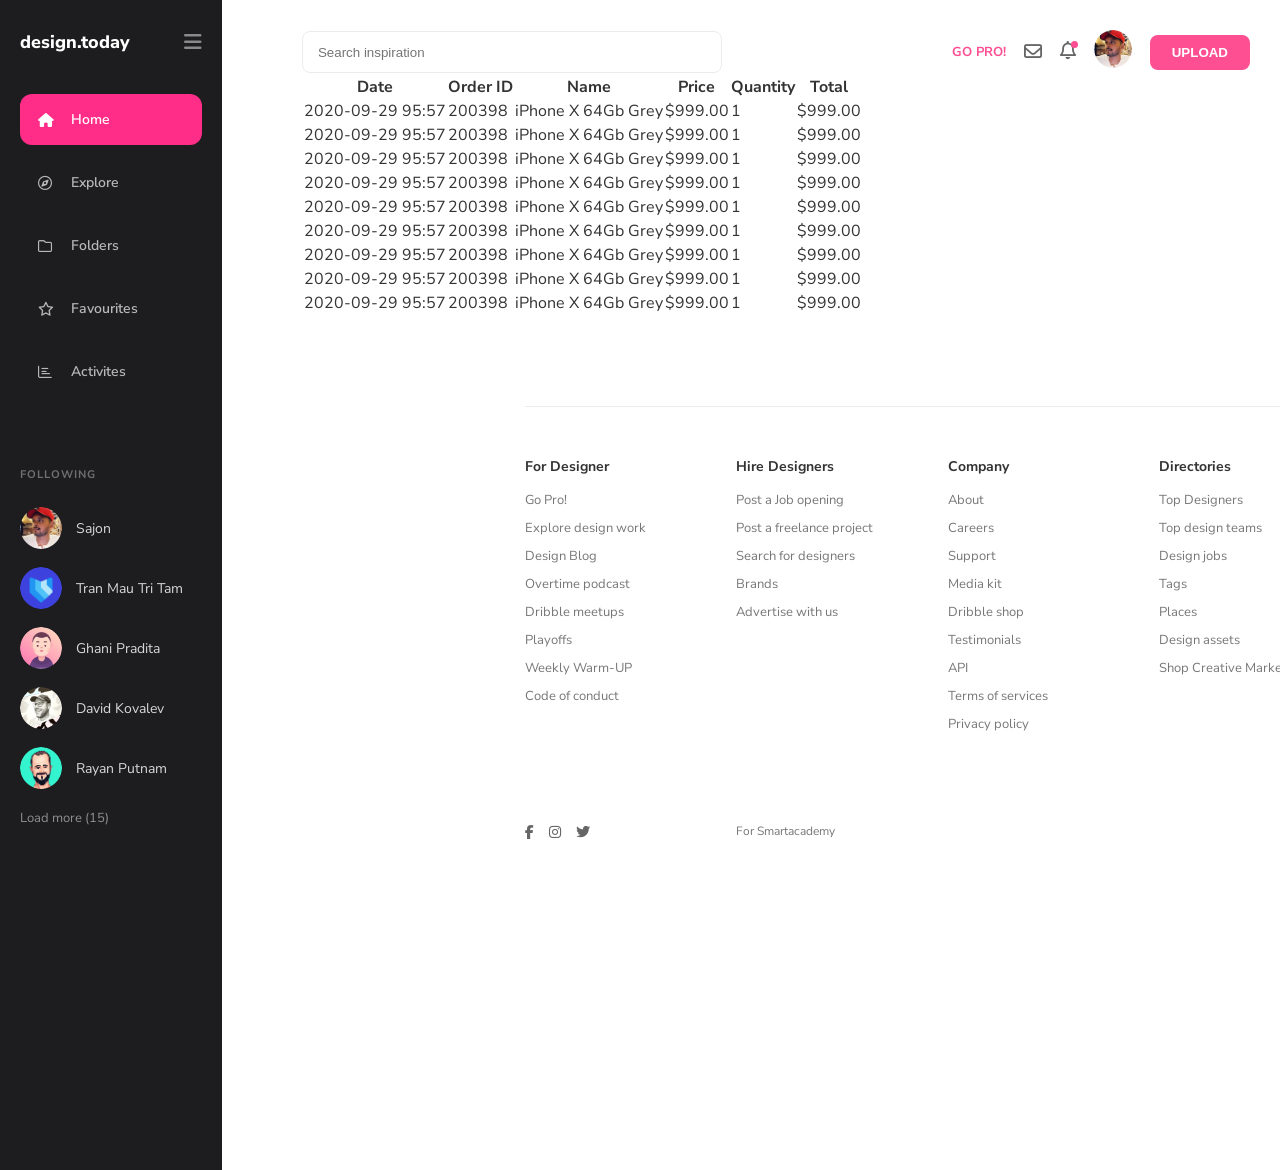
==== page2.html @ 9f9d5e82 "created second html file for second page and added lists" ====
<!doctype html>
<html lang="en">
  <head>
    <meta charset="UTF-8" />
    <meta name="viewport" content="width=device-width, initial-scale=1.0" />
    <meta name="desription" content="shualeduri" />
    <meta name="author" content="Kristine Liparteliani" />
    <meta name="keyword" content="UI design, UX design, web Design" />

    <meta propery="og:title" content="shualeduri" />
    <meta property="og:desription" content="Find the best UI/UX inspirations" />
    <meta property="og:type" content="website" />

    <link rel="preconnect" href="https://fonts.googleapis.com" />
    <link rel="preconnect" href="https://fonts.gstatic.com" crossorigin />

    <link
      href="https://fonts.googleapis.com/css2?family=Nunito+Sans:wght@200;300;400;600;700;800&display=swap"
      rel="stylesheet"
    />
    <link
      rel="stylesheet"
      href="https://cdnjs.cloudflare.com/ajax/libs/font-awesome/6.7.2/css/all.min.css"
    />

    <link rel="stylesheet" href="style.css" />
    <title>shualeduri</title>
  </head>
  <body>
    <div class="container">
      <aside class="sidebar">
        <div class="logo">
          <h2>design.today</h2>
          <i class="fa-solid fa-bars burger"></i>
        </div>

        <nav>
          <a href="#" class="active">
            <i class="fa-solid fa-house"></i>
            Home
          </a>

          <a href="#">
            <i class="fa-regular fa-compass"></i>
            Explore
          </a>

          <a href="#">
            <i class="fa-regular fa-folder"></i>
            Folders
          </a>

          <a href="#">
            <i class="fa-regular fa-star"></i>
            Favourites
          </a>

          <a href="#">
            <i class="fa-regular fa-chart-bar"></i>
            Activites
          </a>
        </nav>

        <div class="users">
          <h3 class="following">FOLLOWING</h3>
          <div class="user">
            <img src="images/user1.png" alt="user1" />Sajon
          </div>
          <div class="user">
            <img src="images/user2.png" alt="user2" />Tran Mau Tri Tam
          </div>
          <div class="user">
            <img src="images/user3.png" alt="user3" />Ghani Pradita
          </div>
          <div class="user">
            <img src="images/user4.png" alt="user4" />David Kovalev
          </div>
          <div class="user">
            <img src="images/user5.png" alt="user5" />Rayan Putnam
          </div>
        </div>
        <p class="load-users">Load more (15)</p>
      </aside>

      <main class="main">
        <header>
          <input type="text" placeholder="Search inspiration" />

          <div class="header-right">
            <a href="#" class="pro-link">GO PRO!</a>

            <i class="fa-regular fa-envelope icon"></i>

            <div class="icon-wrapper">
              <i class="fa-regular fa-bell icon"></i>
              <span class="notification"></span>
            </div>

            <a href="index.html">
              <img src="images/user1.png" alt="Profile" class="profile-icon" />
            </a>

            <button class="upload-btn">UPLOAD</button>
          </div>
        </header>

        
    </section>
    <section class="orders">

    <table>
        <thead>
            <tr>
                <th>Date</th>
                <th>Order ID</th>
                <th>Name</th>
                <th>Price</th>
                <th>Quantity</th>
                <th>Total</th>
            </tr>
        </thead>

        <tbody>

            <tr>
                <td>2020-09-29 95:57</td>
                <td>200398</td>
                <td>iPhone X 64Gb Grey</td>
                <td>$999.00</td>
                <td>1</td>
                <td>$999.00</td>
            </tr>

            <tr>
                <td>2020-09-29 95:57</td>
                <td>200398</td>
                <td>iPhone X 64Gb Grey</td>
                <td>$999.00</td>
                <td>1</td>
                <td>$999.00</td>
            </tr>

            <tr>
                <td>2020-09-29 95:57</td>
                <td>200398</td>
                <td>iPhone X 64Gb Grey</td>
                <td>$999.00</td>
                <td>1</td>
                <td>$999.00</td>
            </tr>

            <tr class="active-row">
                <td>2020-09-29 95:57</td>
                <td>200398</td>
                <td>iPhone X 64Gb Grey</td>
                <td>$999.00</td>
                <td>1</td>
                <td>$999.00</td>
            </tr>

            <tr>
                <td>2020-09-29 95:57</td>
                <td>200398</td>
                <td>iPhone X 64Gb Grey</td>
                <td>$999.00</td>
                <td>1</td>
                <td>$999.00</td>
            </tr>

            <tr>
                <td>2020-09-29 95:57</td>
                <td>200398</td>
                <td>iPhone X 64Gb Grey</td>
                <td>$999.00</td>
                <td>1</td>
                <td>$999.00</td>
            </tr>

            <tr class="pink-row">
                <td>2020-09-29 95:57</td>
                <td>200398</td>
                <td>iPhone X 64Gb Grey</td>
                <td>$999.00</td>
                <td>1</td>
                <td>$999.00</td>
            </tr>

            <tr>
                <td>2020-09-29 95:57</td>
                <td>200398</td>
                <td>iPhone X 64Gb Grey</td>
                <td>$999.00</td>
                <td>1</td>
                <td>$999.00</td>
            </tr>

            <tr>
                <td>2020-09-29 95:57</td>
                <td>200398</td>
                <td>iPhone X 64Gb Grey</td>
                <td>$999.00</td>
                <td>1</td>
                <td>$999.00</td>
            </tr>

        </tbody>
    </table>

</section>

    <footer>
      <div>
        <h4>For Designer</h4>
        <a href="#">Go Pro!</a>
        <a href="#">Explore design work</a>
        <a href="#">Design Blog</a>
        <a href="#">Overtime podcast</a>
        <a href="#">Dribble meetups</a>
        <a href="#">Playoffs</a>
        <a href="#">Weekly Warm-UP</a>
        <a href="#">Code of conduct</a>
      </div>

      <div>
        <h4>Hire Designers</h4>
        <a href="#">Post a Job opening</a>
        <a href="#">Post a freelance project</a>
        <a href="#">Search for designers</a>
        <a href="#">Brands</a>
        <a href="#">Advertise with us</a>
      </div>

      <div>
        <h4>Company</h4>
        <a href="#">About</a>
        <a href="#">Careers</a>
        <a href="#">Support</a>
        <a href="#">Media kit</a>
        <a href="#">Dribble shop</a>
        <a href="#">Testimonials</a>
        <a href="#">API</a>
        <a href="#">Terms of services</a>
        <a href="#">Privacy policy</a>
      </div>

      <div>
        <h4>Directories</h4>
        <a href="#">Top Designers</a>
        <a href="#">Top design teams</a>
        <a href="#">Design jobs</a>
        <a href="#">Tags</a>
        <a href="#">Places</a>
        <a href="#">Design assets</a>
        <a href="#">Shop Creative Market</a>
      </div>

      <div class="social-icons">
        <a href="#">
          <i class="fa-brands fa-facebook-f"></i>
        </a>

        <a href="#">
          <i class="fa-brands fa-instagram"></i>
        </a>

        <a href="#">
          <i class="fa-brands fa-twitter"></i>
        </a>
      </div>

      <p>For Smartacademy</p>
    </footer>
  </body>
</html>
---- style.css ----
* {
  margin: 0;
  padding: 0;
  box-sizing: border-box;
}

body {
  font-family: "Nunito Sans", sans-serif;
  background: #fff;
  color: #333;
}

.container {
  display: flex;
  align-items: flex-start;
}

.sidebar {
  width: 230px;
  background: #1d1d1f;
  color: white;
  padding: 30px 20px;
  height: 130vh;
}

.logo {
  display: flex;
  justify-content: space-between;
  align-items: center;
  margin-bottom: 40px;
}

.logo h2 {
  font-size: 18px;
  font-weight: 800;
}

.logo i {
  color: #8a8a8a;
  cursor: pointer;
}

.logo {
  display: flex;
  justify-content: space-between;
  align-items: center;
  margin-bottom: 40px;
}

.logo h2 {
  font-size: 18px;
  font-weight: 800;
}

.burger {
  color: #7c7c7c;
  font-size: 20px;
  cursor: pointer;
  transition: 0.3s;
}

.burger:hover {
  color: #ff2d87;
}

.main {
  margin-left: 50px;
  width: calc(100% - 230px);
  padding: 30px;
}

nav {
  display: flex;
  flex-direction: column;
  gap: 12px;
}

nav a {
  text-decoration: none;
  color: #b7b7b7;
  padding: 16px 18px;
  border-radius: 12px;

  display: flex;
  align-items: center;
  gap: 15px;

  transition: 0.3s;
  font-size: 14px;
  font-weight: 600;
}

nav a:hover {
  background: #2c2c2e;
}

nav a.active {
  background: #ff2d87;
  color: white;
}

nav a i {
  width: 18px;
}

.following {
  margin-top: 70px;
  margin-bottom: 25px;

  color: #6f6f6f;
  font-size: 11px;
  font-weight: 700;
  letter-spacing: 1px;
}

.user {
  display: flex;
  align-items: center;
  gap: 14px;

  margin-bottom: 18px;

  color: #d7d7d7;
  font-size: 14px;
}

.user img {
  width: 42px;
  height: 42px;
  border-radius: 50%;
  object-fit: cover;
}

.load-users {
  margin-top: 20px;
  color: #8f8f8f;
  font-size: 13px;
  cursor: pointer;
}

.load-users:hover {
  color: #ff2d87;
}

header {
  display: flex;
  justify-content: space-between;
  align-items: center;
}

header input {
  width: 420px;
  height: 42px;
  border: 1px solid #ececec;
  border-radius: 8px;
  padding: 0 15px;
  outline: none;
}

.header-right {
  display: flex;
  align-items: center;
  gap: 18px;
}

.pro-link {
  color: #ff4f93;
  font-size: 13px;
  font-weight: 700;
  text-decoration: none;
}

.icon {
  font-size: 18px;
  color: #666;
  cursor: pointer;
  transition: 0.3s;
}

.icon:hover {
  color: #ff4f93;
}

.icon-wrapper {
  position: relative;
}

.notification {
  width: 7px;
  height: 7px;
  background: #ff4f93;
  border-radius: 50%;
  position: absolute;
  top: 0;
  right: -2px;
}

.profile-icon {
  width: 38px;
  height: 38px;
  border-radius: 50%;
  object-fit: cover;
}

.upload-btn {
  border: none;
  background: #ff4f93;
  color: white;
  padding: 10px 22px;
  border-radius: 8px;
  cursor: pointer;
  font-weight: 700;
  transition: 0.3s;
}

.upload-btn:hover {
  opacity: 0.9;
}

.categories {
  display: flex;
  gap: 12px;
  margin: 35px 0;
  flex-wrap: wrap;
}

.categories button {
  border: none;
  background: white;
  padding: 8px 18px;
  border-radius: 20px;
  cursor: pointer;
  color: #666;
  transition: 0.3s;
}

.categories button:hover {
  background: #ff4f93;
  color: white;
}

.gallery {
  display: grid;
  grid-template-columns: repeat(4, 1fr);
  gap: 25px;
}

.card {
  transition: 0.3s;
  cursor: pointer;
}

.card:hover {
  transform: translateY(-5px);
}

.card img {
  width: 100%;
  border-radius: 12px;
  display: block;
}

.card p {
  font-size: 13px;
  color: #666;
  margin-top: 10px;
  line-height: 1.5;
}

.load-more {
  display: block;
  margin: 40px auto;
  padding: 12px 35px;
  border: none;
  border-radius: 8px;
  background: #ececec;
  color: #777;
  cursor: pointer;
}

.designers {
  margin-top: 0px;
  background-color: #fafafa;
  padding: 50px;
  margin-right: 0px;
  height: fit-content;
}

.designers-header {
  display: flex;
  justify-content: space-between;
  margin-bottom: 35px;
}

.designers-header a {
  text-decoration: none;
  color: #888;
}

.designer-list {
  display: grid;
  grid-template-columns: repeat(8, 1fr);
  gap: 20px;
}

.designer {
  text-align: center;
}

.designer img {
  width: 70px;
  height: 70px;
  border-radius: 50%;
  margin-bottom: 10px;
}

.designer h4 {
  font-size: 13px;
  margin-bottom: 5px;
}

.designer p {
  font-size: 11px;
  color: #888;
  margin-bottom: 10px;
}

.follow {
  border: 1px solid #ddd;
  background: white;
  padding: 8px 18px;
  border-radius: 8px;
  cursor: pointer;
  transition: 0.3s;
}

.follow:hover {
  background: #ff4f93;
  color: white;
  border-color: #ff4f93;
}

.designers,
footer {
  width: 85%;
  clear: both;
  margin-left: 223px;
  margin-top: -50px;
}

footer {
  margin-top: 90px;
  padding-top: 50px;
  border-top: 1px solid #ececec;

  display: grid;
  grid-template-columns: repeat(4, 1fr);
  gap: 40px;
}

footer h4 {
  margin-bottom: 15px;
  font-size: 14px;
}

footer a {
  display: block;
  text-decoration: none;
  color: #777;
  margin-bottom: 10px;
  font-size: 13px;
}

footer a:hover {
  color: #ff4f93;
}

.social-icons {
  display: flex;
  gap: 15px;
  margin-top: 40px;
}

.social-icons a {
  color: #666;
  font-size: 14px;
}

footer p {
  margin-top: 40px;
  font-size: 12px;
  color: #777;
}

@media (max-width: 1200px) {
  .gallery {
    grid-template-columns: repeat(2, 1fr);
  }

  .designer-list {
    grid-template-columns: repeat(4, 1fr);
  }
}

@media (max-width: 768px) {
  body {
    flex-direction: column;
  }

  .container {
    flex-direction: column;
  }

  .sidebar {
    width: 100%;
    height: 100%;
    padding: 10px;
    margin: 0%;
  }

  .main {
    width: 100%;
    margin: 0;
    padding: 20px;
  }

  nav {
    flex-direction: row;
    flex-wrap: wrap;
    justify-content: center;
  }

  nav a {
    width: auto;
  }

  .users {
    display: none;
  }

  .load-users {
    display: none;
  }

  .logo {
    margin-bottom: 20px;
  }

  header {
    flex-direction: column;
    gap: 15px;
  }

  header input {
    width: 100%;
  }

  .gallery {
    grid-template-columns: 1fr;
  }

  .designer-list {
    grid-template-columns: repeat(3, 1fr);
    gap: 15px;
  }

  .designer img {
    width: 55px;
    height: 55px;
  }

  .designer h4 {
    font-size: 11px;
  }

  .designer p {
    font-size: 10px;
  }

  .follow {
    padding: 6px 12px;
    font-size: 11px;
  }
  .designers,
  footer {
    width: 100%;
    margin-left: 0;
    padding: 20px;
  }

  .card img {
    width: 100%;
    display: block;
    height: auto;
  }
}

@media (max-width: 500px) {
  footer {
    grid-template-columns: 1fr;
  }

  .designer-list {
    .designer-list {
      grid-template-columns: repeat(2, 1fr);
    }
  }

  .designers {
    object-fit: cover;
  }
}
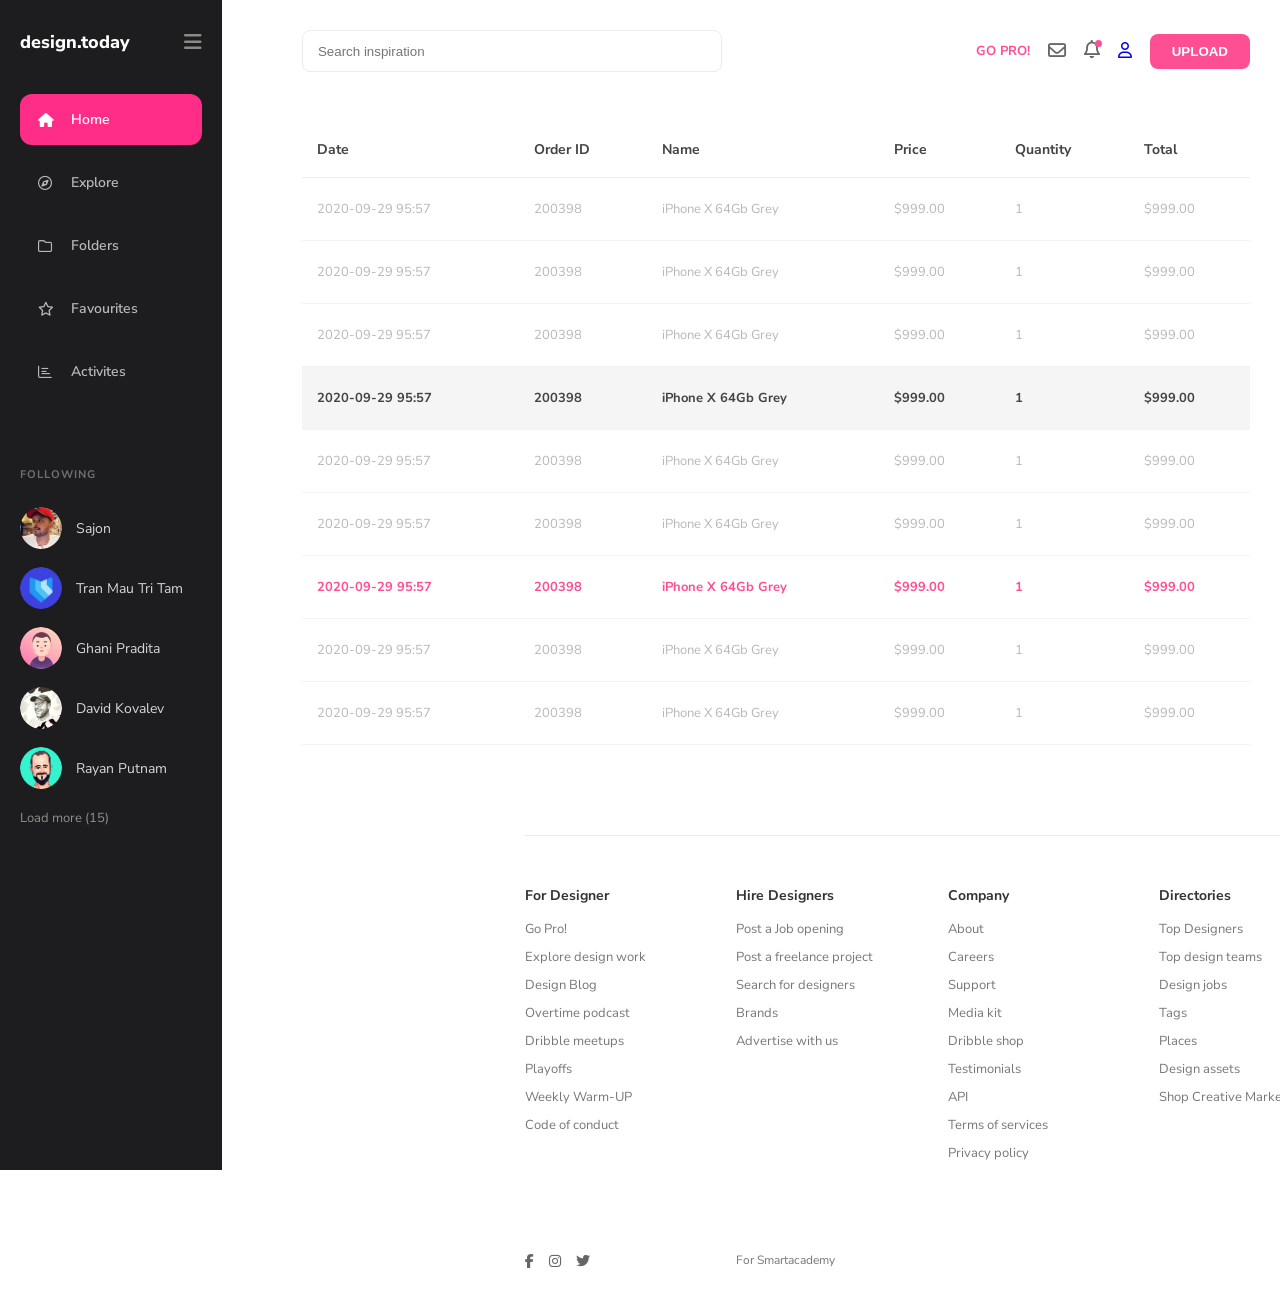
==== commit fbe07864: "added styles" ====
--- a/page2.html
+++ b/page2.html
@@ -24,7 +24,7 @@
     />
 
     <link rel="stylesheet" href="style.css" />
-    <title>shualeduri</title>
+    <title>shualeduri2</title>
   </head>
   <body>
     <div class="container">
@@ -96,9 +96,11 @@
               <span class="notification"></span>
             </div>
 
-            <a href="index.html">
-              <img src="images/user1.png" alt="Profile" class="profile-icon" />
-            </a>
+           <a href="index.html">
+    <div class="profile-circle">
+        <i class="fa-regular fa-user"></i>
+    </div>
+</a>
 
             <button class="upload-btn">UPLOAD</button>
           </div>
--- a/style.css
+++ b/style.css
@@ -510,3 +510,57 @@
     object-fit: cover;
   }
 }
+
+/* meore gverdis */
+
+.orders {
+  margin-top: 50px;
+}
+
+.orders table {
+  width: 100%;
+  border-collapse: collapse;
+}
+
+.orders th {
+  text-align: left;
+  padding: 18px 15px;
+  color: #444;
+  font-size: 14px;
+  border-bottom: 1px solid #ececec;
+}
+
+.orders td {
+  padding: 22px 15px;
+  color: #b8b8b8;
+  font-size: 13px;
+  border-bottom: 1px solid #f3f3f3;
+}
+
+.orders tr {
+  transition: 0.3s;
+}
+
+.orders tr:hover {
+  background: #fafafa;
+}
+
+.active-row {
+  background: #f5f5f5;
+  border-radius: 10px;
+}
+
+.active-row td {
+  color: #444;
+  font-weight: 700;
+}
+
+.pink-row td {
+  color: #ff4f93;
+  font-weight: 700;
+}
+.profile-circle:hover {
+  background: #ff4f93;
+  color: #fff;
+  border-color: #ff4f93;
+}
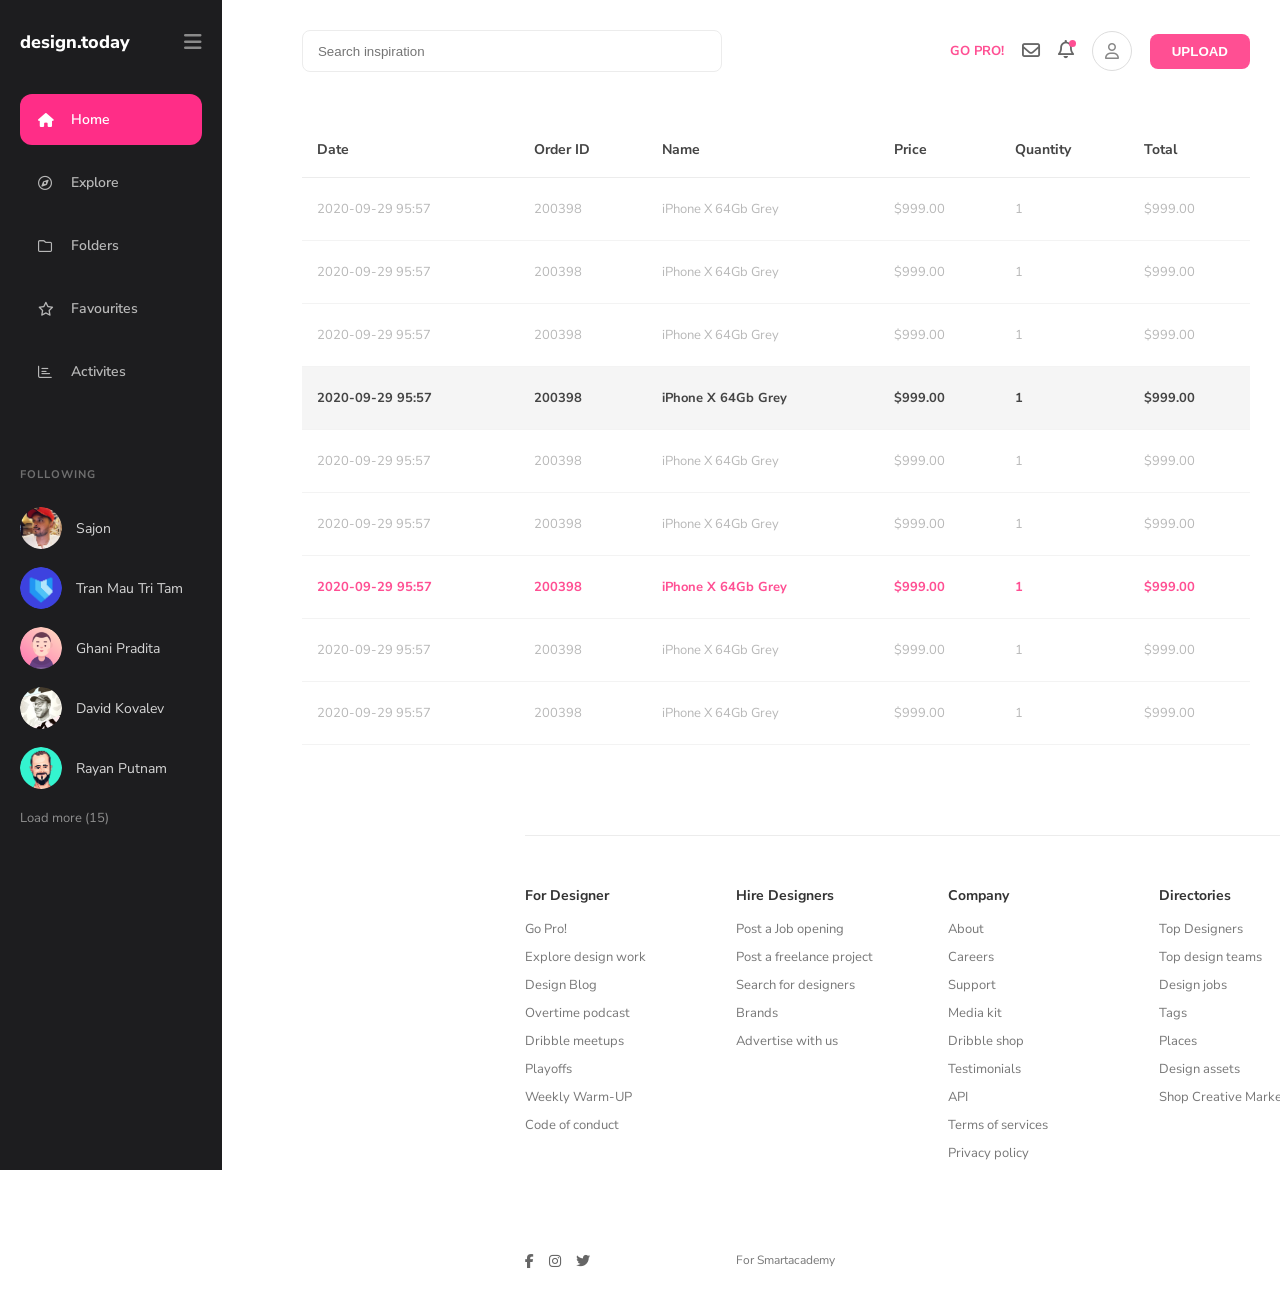
==== commit 3a583057: "added a href fro second page" ====
--- a/page2.html
+++ b/page2.html
@@ -97,10 +97,10 @@
             </div>
 
            <a href="index.html">
-    <div class="profile-circle">
-        <i class="fa-regular fa-user"></i>
-    </div>
-</a>
+              <div class="profile-circle">
+               <i class="fa-regular fa-user"></i>
+              </div>
+            </a>
 
             <button class="upload-btn">UPLOAD</button>
           </div>
--- a/style.css
+++ b/style.css
@@ -559,6 +559,19 @@
   color: #ff4f93;
   font-weight: 700;
 }
+
+.profile-circle {
+  width: 40px;
+  height: 40px;
+  border: 1px solid #ddd;
+  border-radius: 50%;
+  display: flex;
+  justify-content: center;
+  align-items: center;
+  color: #888;
+  cursor: pointer;
+  transition: 0.3s;
+}
 .profile-circle:hover {
   background: #ff4f93;
   color: #fff;
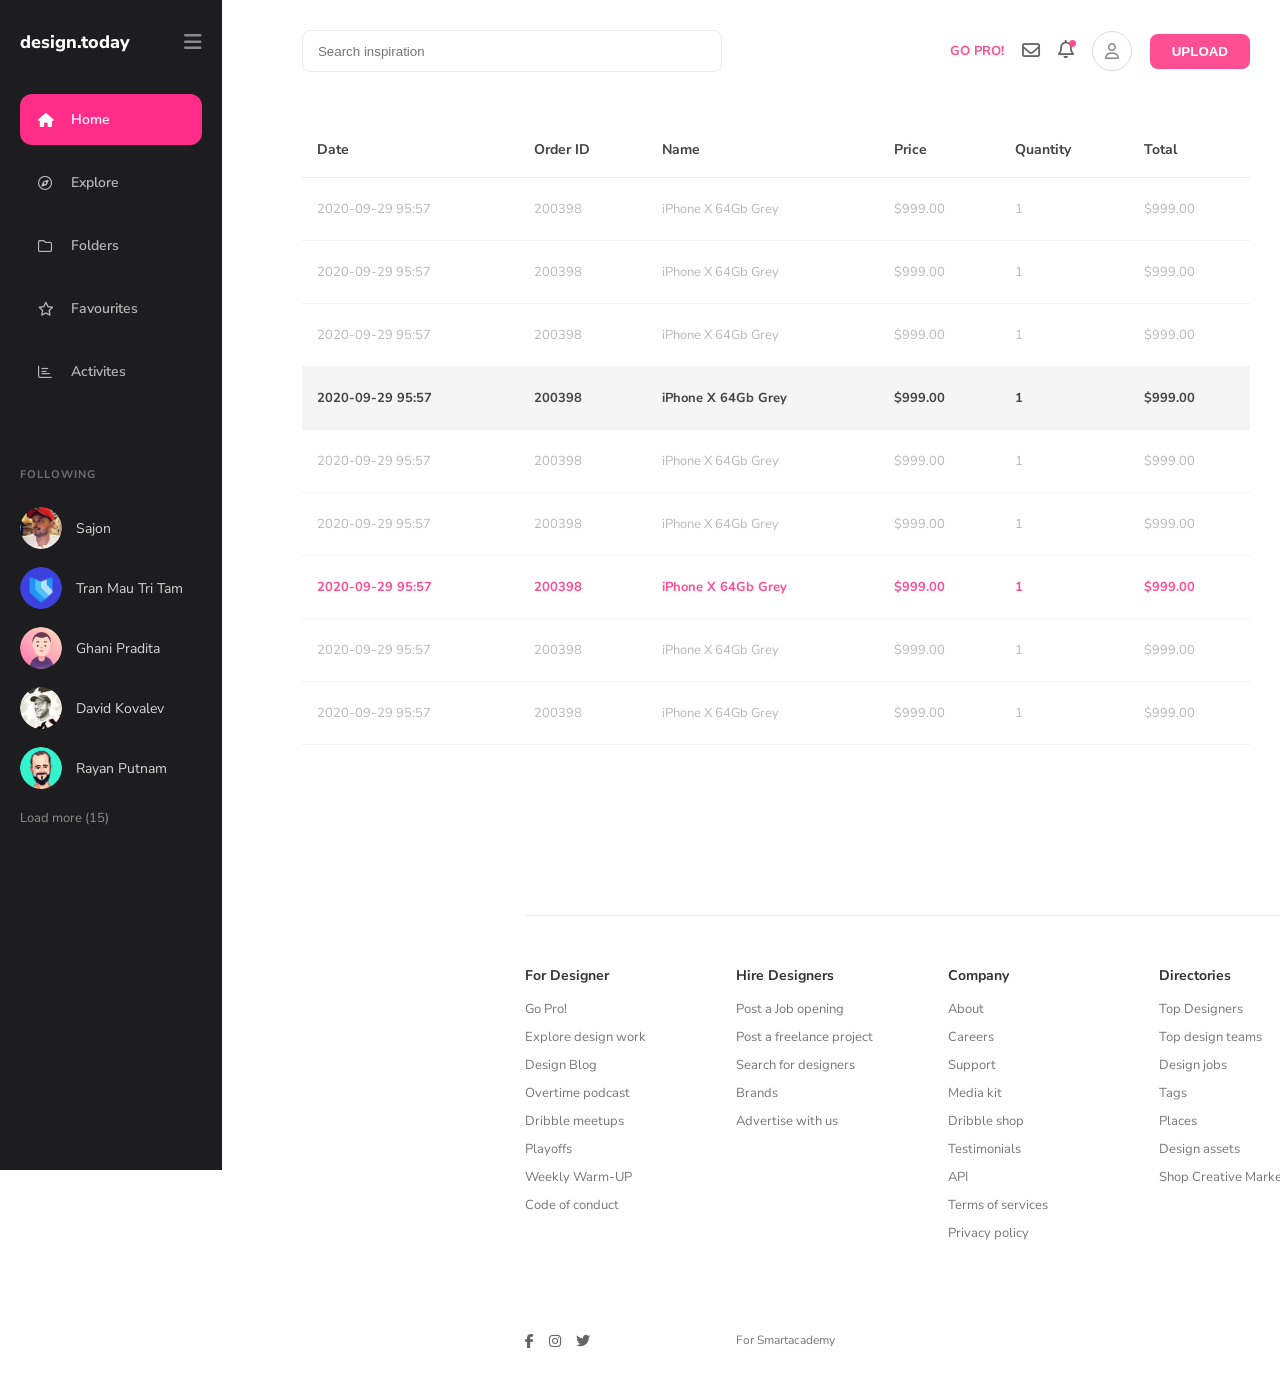
==== commit 46743795: "added div outside table" ====
--- a/page2.html
+++ b/page2.html
@@ -24,7 +24,7 @@
     />
 
     <link rel="stylesheet" href="style.css" />
-    <title>shualeduri2</title>
+    <title>shualeduri page2</title>
   </head>
   <body>
     <div class="container">
@@ -110,6 +110,8 @@
     </section>
     <section class="orders">
 
+      <div class="table-wrapper">
+
     <table>
         <thead>
             <tr>
@@ -207,6 +209,7 @@
 
         </tbody>
     </table>
+  </div>
 
 </section>
 
--- a/style.css
+++ b/style.css
@@ -493,6 +493,14 @@
     display: block;
     height: auto;
   }
+
+  .orders {
+    width: 100%;
+  }
+
+  .orders table thead {
+    display: none;
+  }
 }
 
 @media (max-width: 500px) {
@@ -520,6 +528,7 @@
 .orders table {
   width: 100%;
   border-collapse: collapse;
+  margin-bottom: 80px;
 }
 
 .orders th {
@@ -560,6 +569,11 @@
   font-weight: 700;
 }
 
+.table-wrapper {
+  width: 100%;
+  overflow-x: auto;
+  -webkit-overflow-scrolling: touch;
+}
 .profile-circle {
   width: 40px;
   height: 40px;
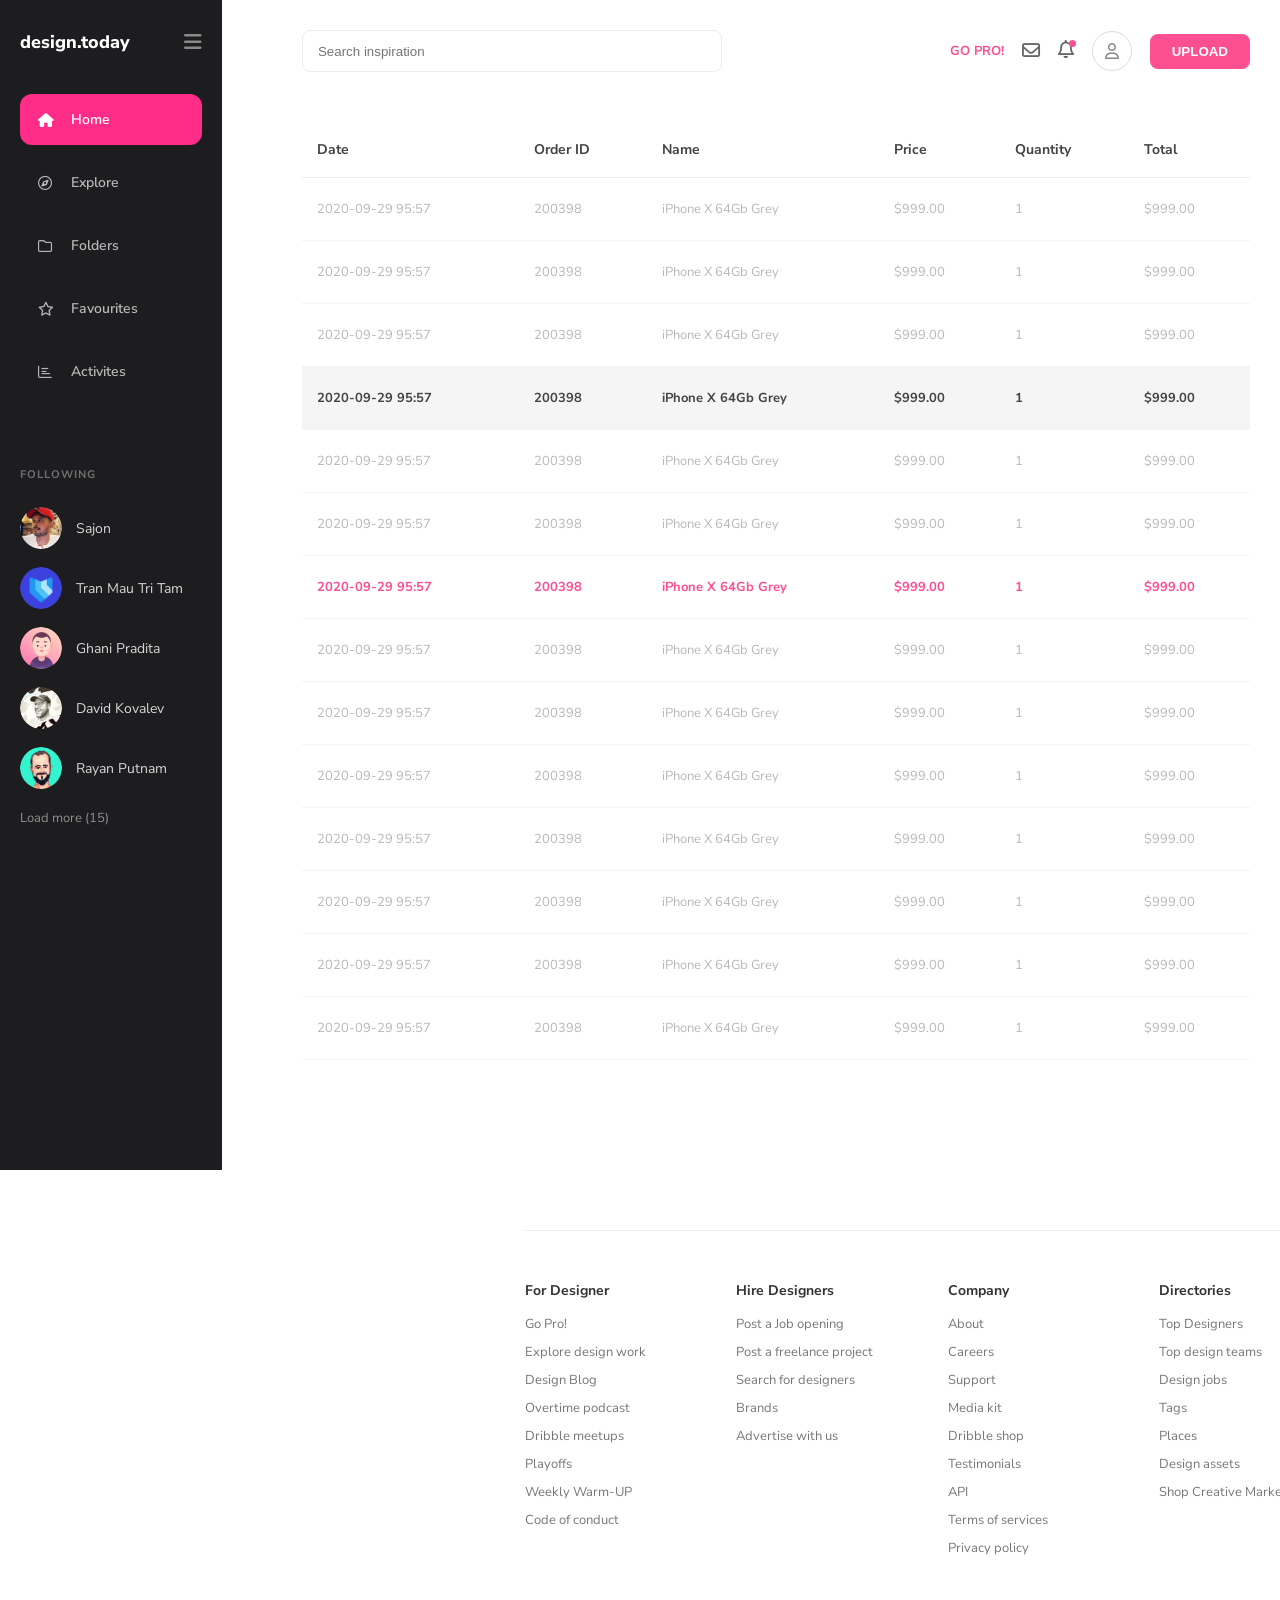
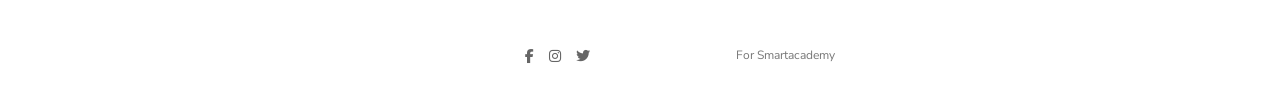
==== commit 795d56e9: "added column" ====
--- a/page2.html
+++ b/page2.html
@@ -124,7 +124,7 @@
             </tr>
         </thead>
 
-        <tbody>
+          <tbody>
 
             <tr>
                 <td>2020-09-29 95:57</td>
@@ -206,12 +206,53 @@
                 <td>1</td>
                 <td>$999.00</td>
             </tr>
-
-        </tbody>
-    </table>
-  </div>
-
-</section>
+            <tr>
+                <td>2020-09-29 95:57</td>
+                <td>200398</td>
+                <td>iPhone X 64Gb Grey</td>
+                <td>$999.00</td>
+                <td>1</td>
+                <td>$999.00</td>
+            </tr>
+            <tr>
+                <td>2020-09-29 95:57</td>
+                <td>200398</td>
+                <td>iPhone X 64Gb Grey</td>
+                <td>$999.00</td>
+                <td>1</td>
+                <td>$999.00</td>
+            </tr>
+            <tr>
+                <td>2020-09-29 95:57</td>
+                <td>200398</td>
+                <td>iPhone X 64Gb Grey</td>
+                <td>$999.00</td>
+                <td>1</td>
+                <td>$999.00</td>
+            </tr>
+            <tr>
+                <td>2020-09-29 95:57</td>
+                <td>200398</td>
+                <td>iPhone X 64Gb Grey</td>
+                <td>$999.00</td>
+                <td>1</td>
+                <td>$999.00</td>
+            </tr>
+            <tr>
+                <td>2020-09-29 95:57</td>
+                <td>200398</td>
+                <td>iPhone X 64Gb Grey</td>
+                <td>$999.00</td>
+                <td>1</td>
+                <td>$999.00</td>
+            </tr>
+
+          </tbody>
+       </table>
+      </div>
+
+    </section> 
+ 
 
     <footer>
       <div>
--- a/style.css
+++ b/style.css
@@ -2,6 +2,11 @@
   margin: 0;
   padding: 0;
   box-sizing: border-box;
+}
+
+html,
+body {
+  overflow-x: hidden;
 }
 
 body {
@@ -498,8 +503,12 @@
     width: 100%;
   }
 
-  .orders table thead {
-    display: none;
+  .orders table {
+    min-width: 500px;
+  }
+
+  .table-wrapper {
+    -webkit-overflow-scrolling: touch;
   }
 }
 
